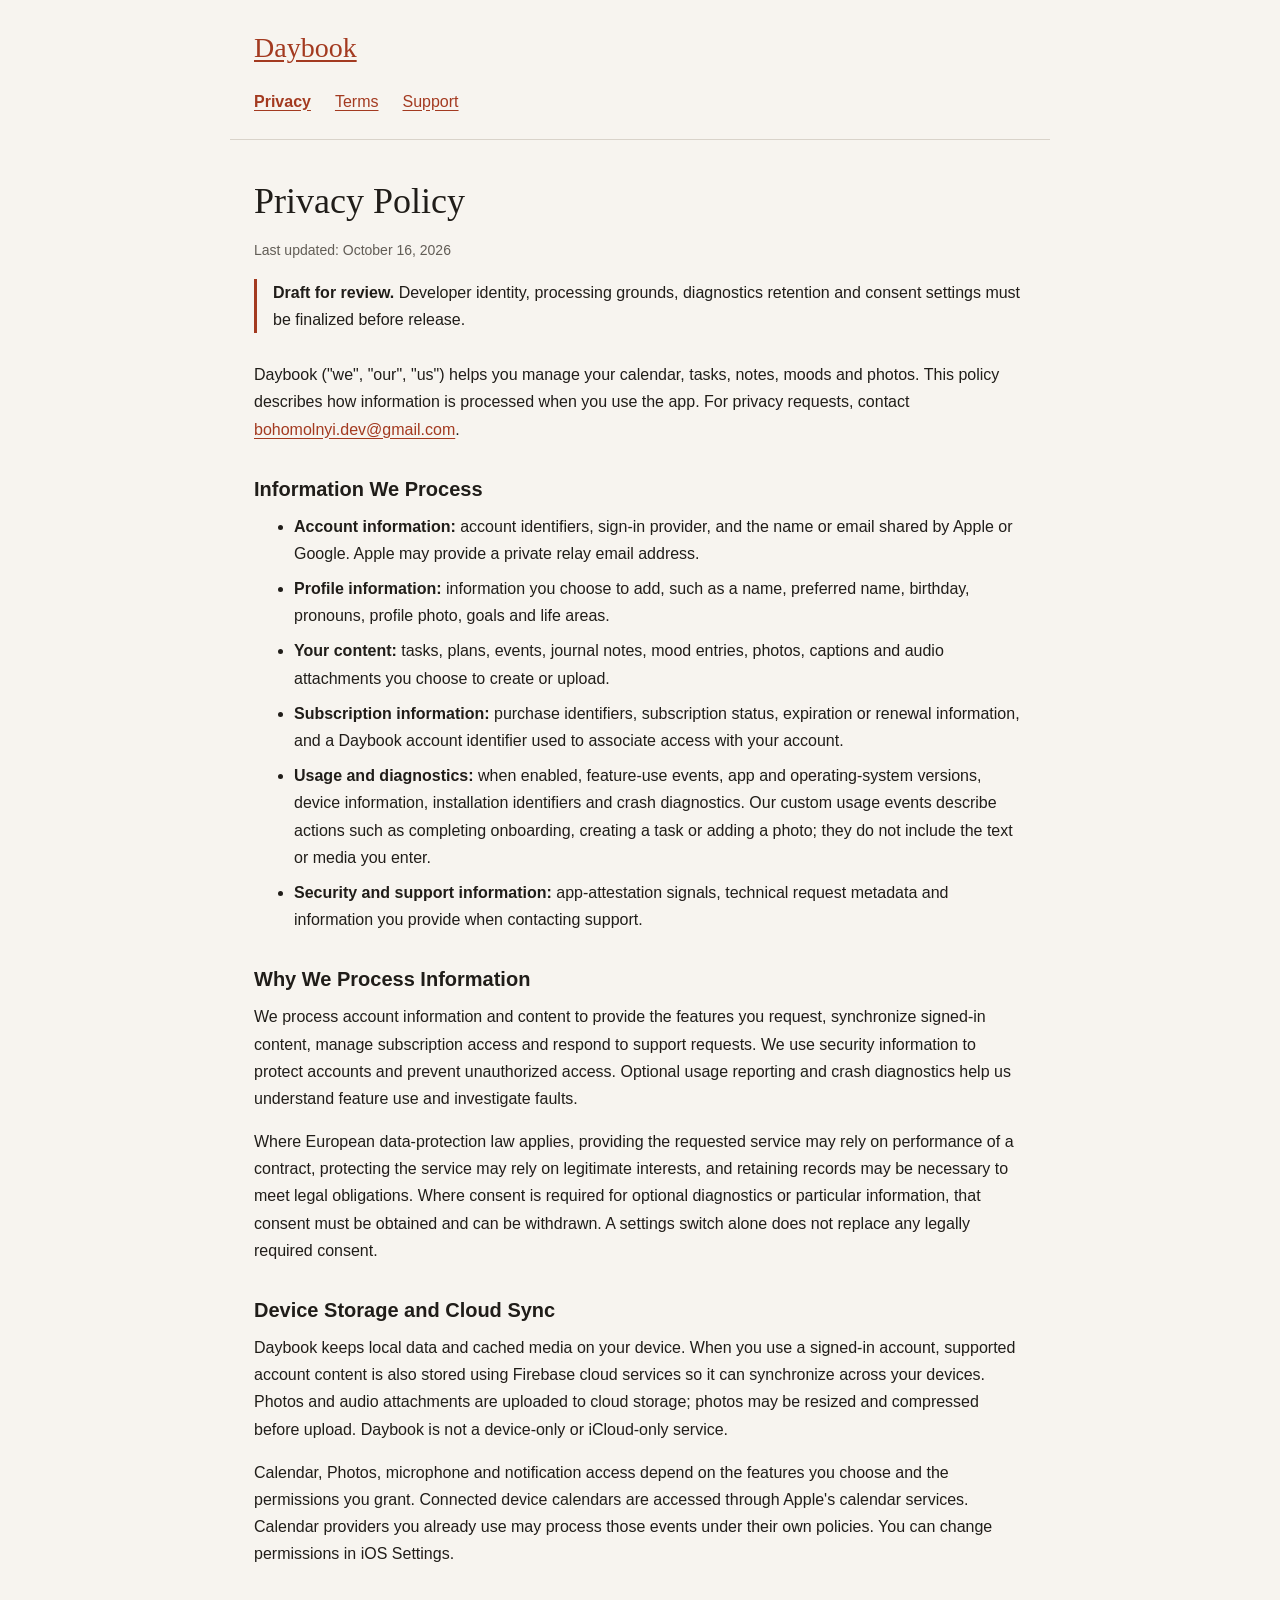
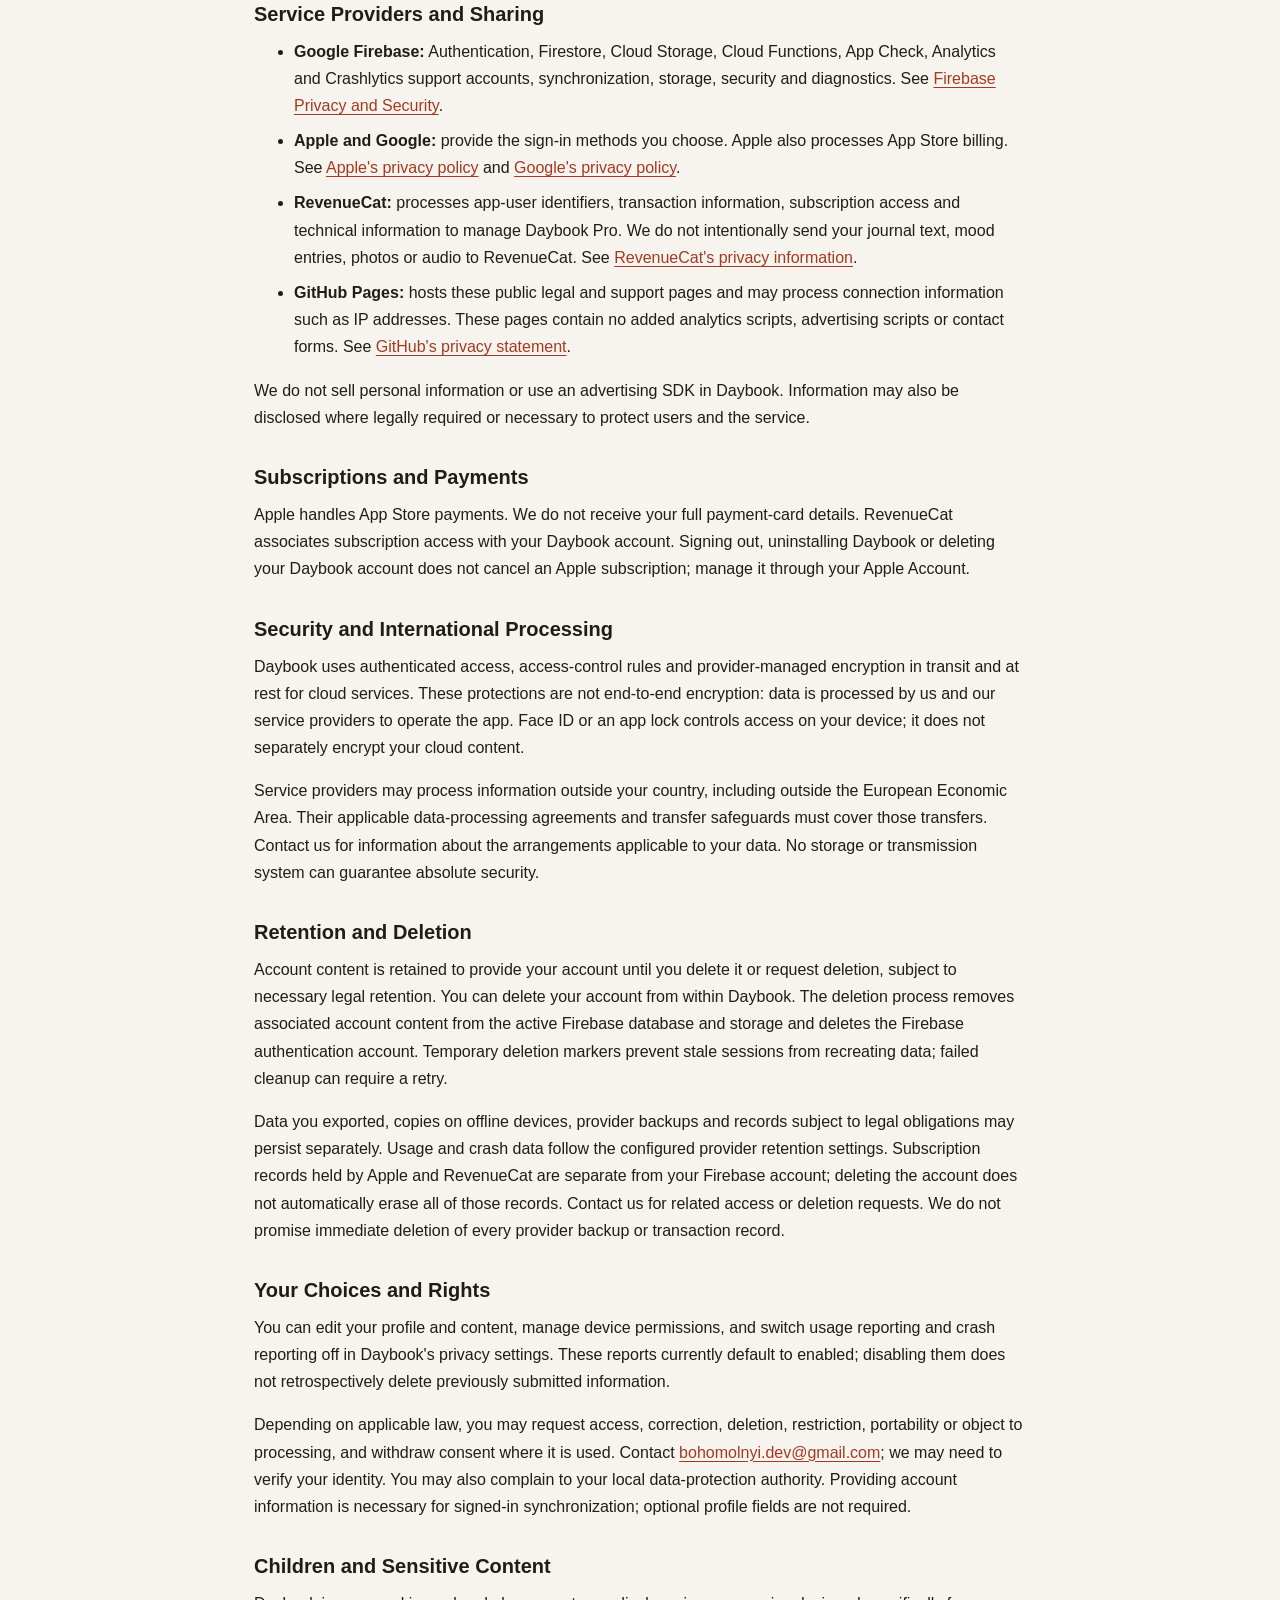
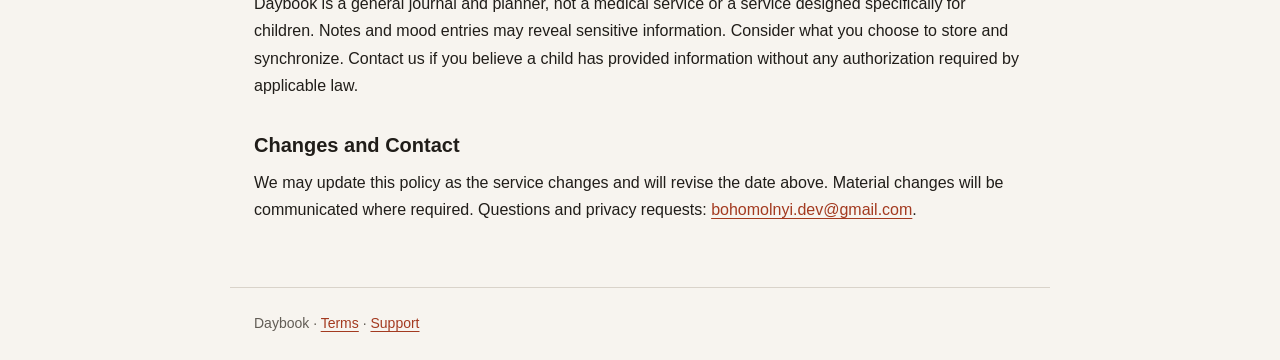
==== privacy-policy.html @ 0d61a42b "Add files via upload" ====
<!doctype html>
<html lang="en">
<head>
    <meta charset="utf-8">
    <meta name="viewport" content="width=device-width, initial-scale=1">
    <meta name="description" content="How Daybook processes account details, journal content, subscriptions and diagnostics.">
    <title>Daybook Privacy Policy</title>
    <link rel="stylesheet" href="styles.css">
</head>
<body>
    <a class="skip" href="#content">Skip to content</a>
    <header>
        <a class="brand" href="index.html">Daybook</a>
        <nav aria-label="Legal pages">
            <a href="privacy-policy.html" aria-current="page">Privacy</a>
            <a href="terms.html">Terms</a>
            <a href="support.html">Support</a>
        </nav>
    </header>
    <main id="content">
        <h1>Privacy Policy</h1>
        <p class="meta">Last updated: October 16, 2026</p>
        <p class="draft"><strong>Draft for review.</strong> Developer identity, processing grounds, diagnostics retention and consent settings must be finalized before release.</p>
        <p>Daybook ("we", "our", "us") helps you manage your calendar, tasks, notes, moods and photos. This policy describes how information is processed when you use the app. For privacy requests, contact <a href="mailto:bohomolnyi.dev@gmail.com">bohomolnyi.dev@gmail.com</a>.</p>

        <h2>Information We Process</h2>
        <ul>
            <li><strong>Account information:</strong> account identifiers, sign-in provider, and the name or email shared by Apple or Google. Apple may provide a private relay email address.</li>
            <li><strong>Profile information:</strong> information you choose to add, such as a name, preferred name, birthday, pronouns, profile photo, goals and life areas.</li>
            <li><strong>Your content:</strong> tasks, plans, events, journal notes, mood entries, photos, captions and audio attachments you choose to create or upload.</li>
            <li><strong>Subscription information:</strong> purchase identifiers, subscription status, expiration or renewal information, and a Daybook account identifier used to associate access with your account.</li>
            <li><strong>Usage and diagnostics:</strong> when enabled, feature-use events, app and operating-system versions, device information, installation identifiers and crash diagnostics. Our custom usage events describe actions such as completing onboarding, creating a task or adding a photo; they do not include the text or media you enter.</li>
            <li><strong>Security and support information:</strong> app-attestation signals, technical request metadata and information you provide when contacting support.</li>
        </ul>

        <h2>Why We Process Information</h2>
        <p>We process account information and content to provide the features you request, synchronize signed-in content, manage subscription access and respond to support requests. We use security information to protect accounts and prevent unauthorized access. Optional usage reporting and crash diagnostics help us understand feature use and investigate faults.</p>
        <p>Where European data-protection law applies, providing the requested service may rely on performance of a contract, protecting the service may rely on legitimate interests, and retaining records may be necessary to meet legal obligations. Where consent is required for optional diagnostics or particular information, that consent must be obtained and can be withdrawn. A settings switch alone does not replace any legally required consent.</p>

        <h2>Device Storage and Cloud Sync</h2>
        <p>Daybook keeps local data and cached media on your device. When you use a signed-in account, supported account content is also stored using Firebase cloud services so it can synchronize across your devices. Photos and audio attachments are uploaded to cloud storage; photos may be resized and compressed before upload. Daybook is not a device-only or iCloud-only service.</p>
        <p>Calendar, Photos, microphone and notification access depend on the features you choose and the permissions you grant. Connected device calendars are accessed through Apple's calendar services. Calendar providers you already use may process those events under their own policies. You can change permissions in iOS Settings.</p>

        <h2>Service Providers and Sharing</h2>
        <ul>
            <li><strong>Google Firebase:</strong> Authentication, Firestore, Cloud Storage, Cloud Functions, App Check, Analytics and Crashlytics support accounts, synchronization, storage, security and diagnostics. See <a href="https://firebase.google.com/support/privacy">Firebase Privacy and Security</a>.</li>
            <li><strong>Apple and Google:</strong> provide the sign-in methods you choose. Apple also processes App Store billing. See <a href="https://www.apple.com/legal/privacy/">Apple's privacy policy</a> and <a href="https://policies.google.com/privacy">Google's privacy policy</a>.</li>
            <li><strong>RevenueCat:</strong> processes app-user identifiers, transaction information, subscription access and technical information to manage Daybook Pro. We do not intentionally send your journal text, mood entries, photos or audio to RevenueCat. See <a href="https://www.revenuecat.com/privacy">RevenueCat's privacy information</a>.</li>
            <li><strong>GitHub Pages:</strong> hosts these public legal and support pages and may process connection information such as IP addresses. These pages contain no added analytics scripts, advertising scripts or contact forms. See <a href="https://docs.github.com/en/site-policy/privacy-policies/github-general-privacy-statement">GitHub's privacy statement</a>.</li>
        </ul>
        <p>We do not sell personal information or use an advertising SDK in Daybook. Information may also be disclosed where legally required or necessary to protect users and the service.</p>

        <h2>Subscriptions and Payments</h2>
        <p>Apple handles App Store payments. We do not receive your full payment-card details. RevenueCat associates subscription access with your Daybook account. Signing out, uninstalling Daybook or deleting your Daybook account does not cancel an Apple subscription; manage it through your Apple Account.</p>

        <h2>Security and International Processing</h2>
        <p>Daybook uses authenticated access, access-control rules and provider-managed encryption in transit and at rest for cloud services. These protections are not end-to-end encryption: data is processed by us and our service providers to operate the app. Face ID or an app lock controls access on your device; it does not separately encrypt your cloud content.</p>
        <p>Service providers may process information outside your country, including outside the European Economic Area. Their applicable data-processing agreements and transfer safeguards must cover those transfers. Contact us for information about the arrangements applicable to your data. No storage or transmission system can guarantee absolute security.</p>

        <h2>Retention and Deletion</h2>
        <p>Account content is retained to provide your account until you delete it or request deletion, subject to necessary legal retention. You can delete your account from within Daybook. The deletion process removes associated account content from the active Firebase database and storage and deletes the Firebase authentication account. Temporary deletion markers prevent stale sessions from recreating data; failed cleanup can require a retry.</p>
        <p>Data you exported, copies on offline devices, provider backups and records subject to legal obligations may persist separately. Usage and crash data follow the configured provider retention settings. Subscription records held by Apple and RevenueCat are separate from your Firebase account; deleting the account does not automatically erase all of those records. Contact us for related access or deletion requests. We do not promise immediate deletion of every provider backup or transaction record.</p>

        <h2>Your Choices and Rights</h2>
        <p>You can edit your profile and content, manage device permissions, and switch usage reporting and crash reporting off in Daybook's privacy settings. These reports currently default to enabled; disabling them does not retrospectively delete previously submitted information.</p>
        <p>Depending on applicable law, you may request access, correction, deletion, restriction, portability or object to processing, and withdraw consent where it is used. Contact <a href="mailto:bohomolnyi.dev@gmail.com">bohomolnyi.dev@gmail.com</a>; we may need to verify your identity. You may also complain to your local data-protection authority. Providing account information is necessary for signed-in synchronization; optional profile fields are not required.</p>

        <h2>Children and Sensitive Content</h2>
        <p>Daybook is a general journal and planner, not a medical service or a service designed specifically for children. Notes and mood entries may reveal sensitive information. Consider what you choose to store and synchronize. Contact us if you believe a child has provided information without any authorization required by applicable law.</p>

        <h2>Changes and Contact</h2>
        <p>We may update this policy as the service changes and will revise the date above. Material changes will be communicated where required. Questions and privacy requests: <a href="mailto:bohomolnyi.dev@gmail.com">bohomolnyi.dev@gmail.com</a>.</p>
    </main>
    <footer>Daybook &middot; <a href="terms.html">Terms</a> &middot; <a href="support.html">Support</a></footer>
</body>
</html>
---- styles.css ----
:root {
    color-scheme: light dark;
    --paper: #f7f4ef;
    --ink: #201d19;
    --muted: #625d56;
    --rule: #d9d3ca;
    --link: #a33a20;
}

* { box-sizing: border-box; }

body {
    margin: 0;
    background: var(--paper);
    color: var(--ink);
    font-family: -apple-system, BlinkMacSystemFont, "Segoe UI", sans-serif;
    line-height: 1.7;
    overflow-wrap: anywhere;
}

header, main, footer {
    max-width: 820px;
    margin: 0 auto;
    padding: 24px;
}

header { border-bottom: 1px solid var(--rule); }
main { padding-top: 40px; padding-bottom: 48px; }
footer { border-top: 1px solid var(--rule); color: var(--muted); font-size: 14px; }
nav { display: flex; flex-wrap: wrap; gap: 10px 24px; }
nav a[aria-current="page"] { font-weight: 700; }
.brand { display: inline-block; margin-bottom: 16px; font-family: Georgia, serif; font-size: 28px; }
h1 { font-family: Georgia, serif; font-size: 36px; font-weight: 400; line-height: 1.2; margin: 0 0 16px; }
h2 { font-size: 20px; line-height: 1.4; margin: 32px 0 10px; }
p, ul { margin: 0 0 16px; }
li + li { margin-top: 8px; }
a { color: var(--link); text-underline-offset: 3px; }
a:hover { text-decoration-thickness: 2px; }
a:focus-visible { outline: 2px solid var(--link); outline-offset: 4px; }
.meta { color: var(--muted); font-size: 14px; }
.draft { border-left: 3px solid var(--link); padding-left: 16px; margin-bottom: 28px; }
.skip { position: absolute; left: 12px; top: -100px; background: var(--paper); padding: 8px; }
.skip:focus { top: 8px; }

@media (prefers-color-scheme: dark) {
    :root {
        --paper: #201f1d;
        --ink: #f4f1ec;
        --muted: #c1bab1;
        --rule: #49443d;
        --link: #ffad8b;
    }
}

@media (max-width: 480px) {
    header, main, footer { padding-left: 20px; padding-right: 20px; }
    h1 { font-size: 30px; }
}

@media print {
    :root { --paper: white; --ink: black; --muted: #444; --rule: #ccc; --link: black; }
    nav, .skip { display: none; }
    header, main, footer { max-width: none; padding: 12px 0; }
    h2 { break-after: avoid; }
}
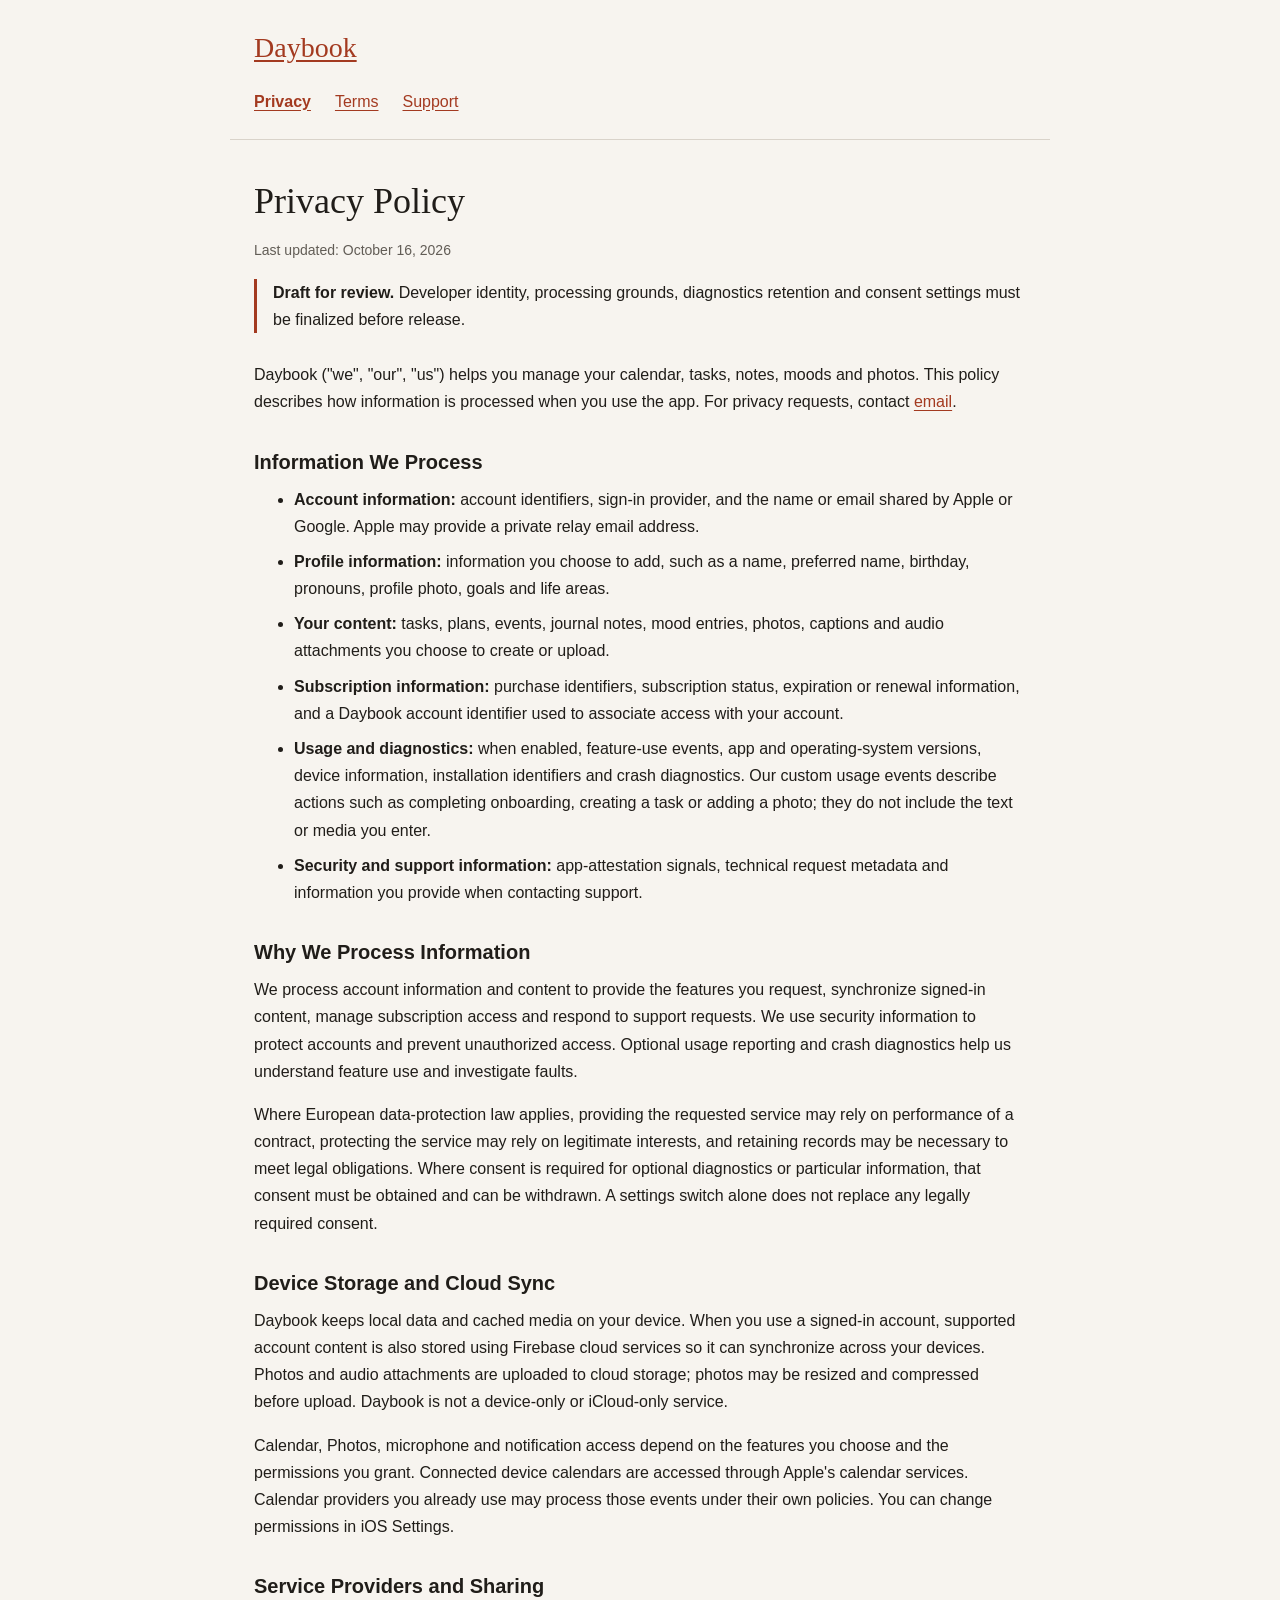
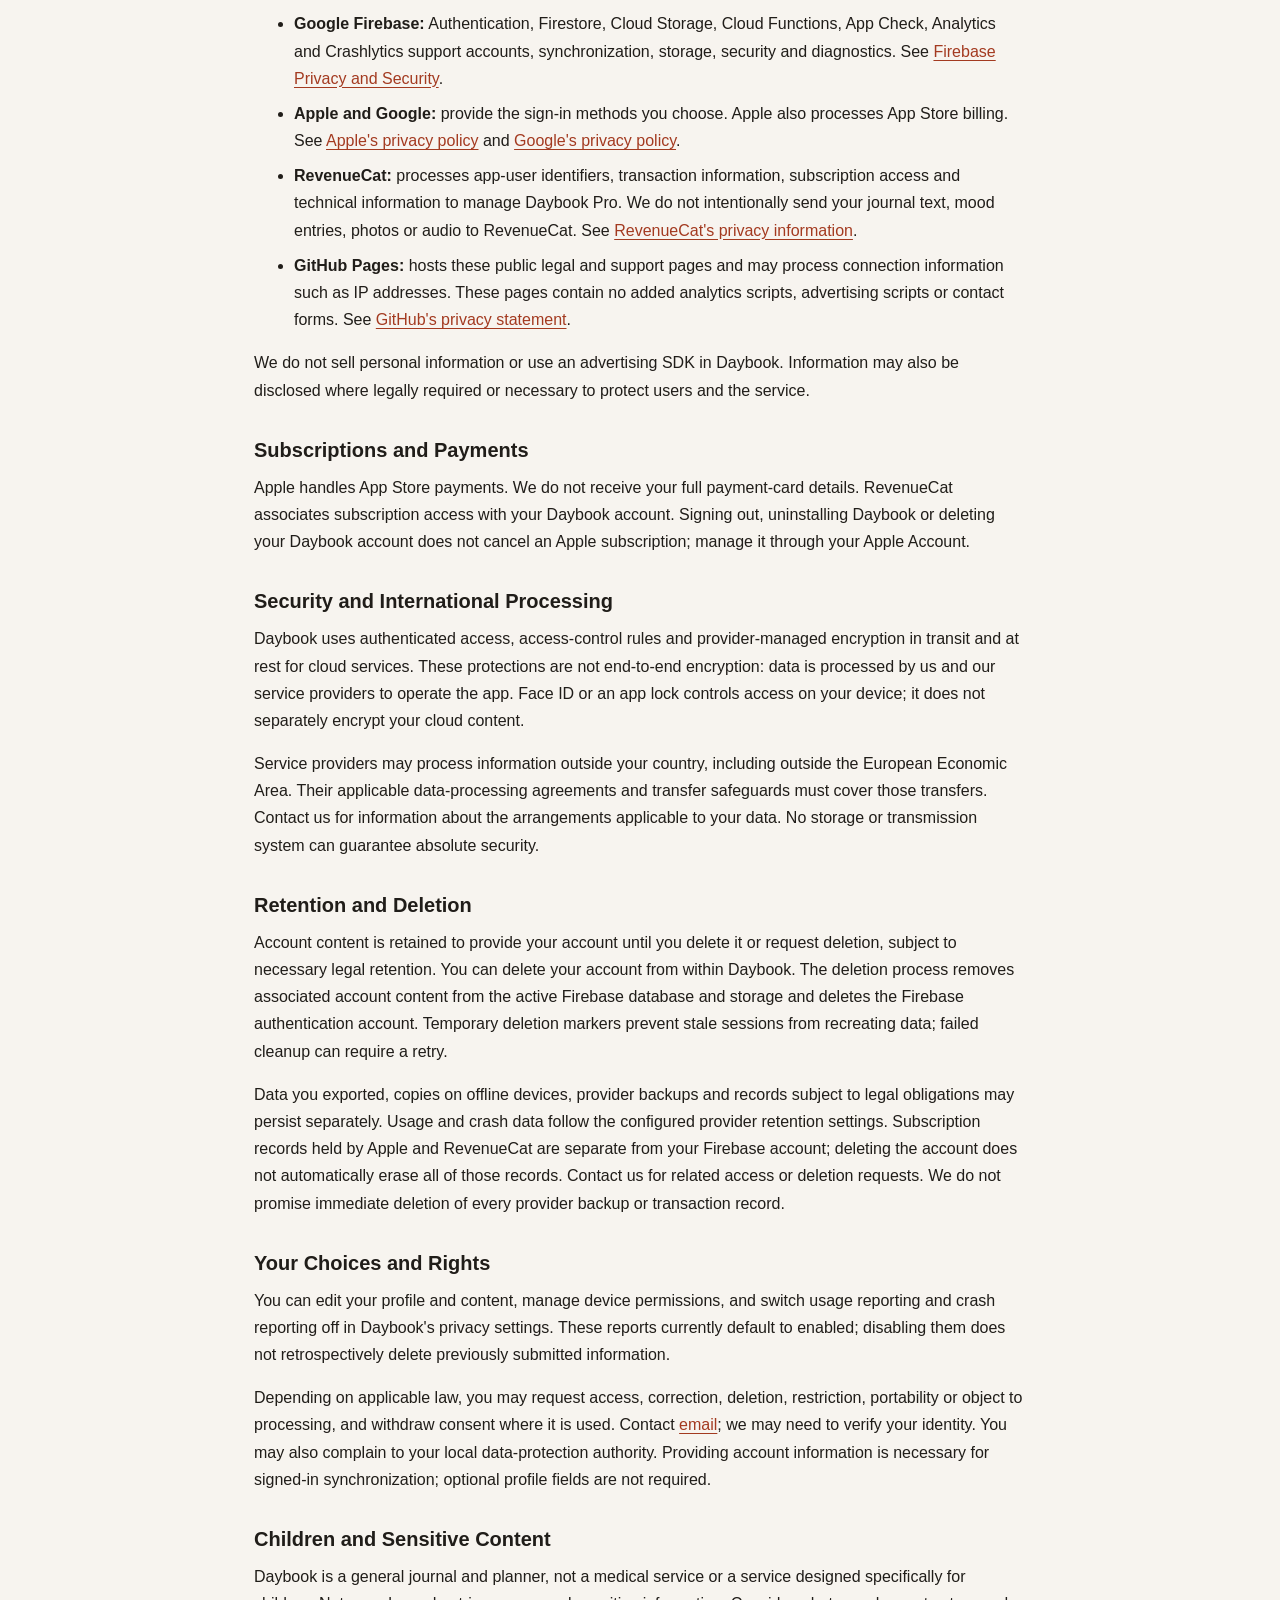
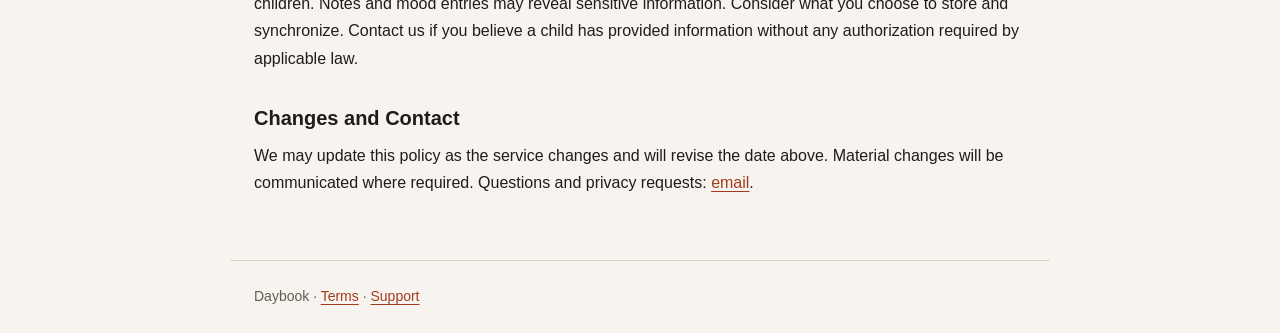
==== commit c6112034: "Update privacy-policy.html" ====
--- a/privacy-policy.html
+++ b/privacy-policy.html
@@ -21,7 +21,7 @@
         <h1>Privacy Policy</h1>
         <p class="meta">Last updated: October 16, 2026</p>
         <p class="draft"><strong>Draft for review.</strong> Developer identity, processing grounds, diagnostics retention and consent settings must be finalized before release.</p>
-        <p>Daybook ("we", "our", "us") helps you manage your calendar, tasks, notes, moods and photos. This policy describes how information is processed when you use the app. For privacy requests, contact <a href="mailto:bohomolnyi.dev@gmail.com">bohomolnyi.dev@gmail.com</a>.</p>
+        <p>Daybook ("we", "our", "us") helps you manage your calendar, tasks, notes, moods and photos. This policy describes how information is processed when you use the app. For privacy requests, contact <a href="mailto:bohomolnyi.dev@gmail.com">email</a>.</p>
 
         <h2>Information We Process</h2>
         <ul>
@@ -63,13 +63,13 @@
 
         <h2>Your Choices and Rights</h2>
         <p>You can edit your profile and content, manage device permissions, and switch usage reporting and crash reporting off in Daybook's privacy settings. These reports currently default to enabled; disabling them does not retrospectively delete previously submitted information.</p>
-        <p>Depending on applicable law, you may request access, correction, deletion, restriction, portability or object to processing, and withdraw consent where it is used. Contact <a href="mailto:bohomolnyi.dev@gmail.com">bohomolnyi.dev@gmail.com</a>; we may need to verify your identity. You may also complain to your local data-protection authority. Providing account information is necessary for signed-in synchronization; optional profile fields are not required.</p>
+        <p>Depending on applicable law, you may request access, correction, deletion, restriction, portability or object to processing, and withdraw consent where it is used. Contact <a href="mailto:bohomolnyi.dev@gmail.com">email</a>; we may need to verify your identity. You may also complain to your local data-protection authority. Providing account information is necessary for signed-in synchronization; optional profile fields are not required.</p>
 
         <h2>Children and Sensitive Content</h2>
         <p>Daybook is a general journal and planner, not a medical service or a service designed specifically for children. Notes and mood entries may reveal sensitive information. Consider what you choose to store and synchronize. Contact us if you believe a child has provided information without any authorization required by applicable law.</p>
 
         <h2>Changes and Contact</h2>
-        <p>We may update this policy as the service changes and will revise the date above. Material changes will be communicated where required. Questions and privacy requests: <a href="mailto:bohomolnyi.dev@gmail.com">bohomolnyi.dev@gmail.com</a>.</p>
+        <p>We may update this policy as the service changes and will revise the date above. Material changes will be communicated where required. Questions and privacy requests: <a href="mailto:bohomolnyi.dev@gmail.com">email</a>.</p>
     </main>
     <footer>Daybook &middot; <a href="terms.html">Terms</a> &middot; <a href="support.html">Support</a></footer>
 </body>
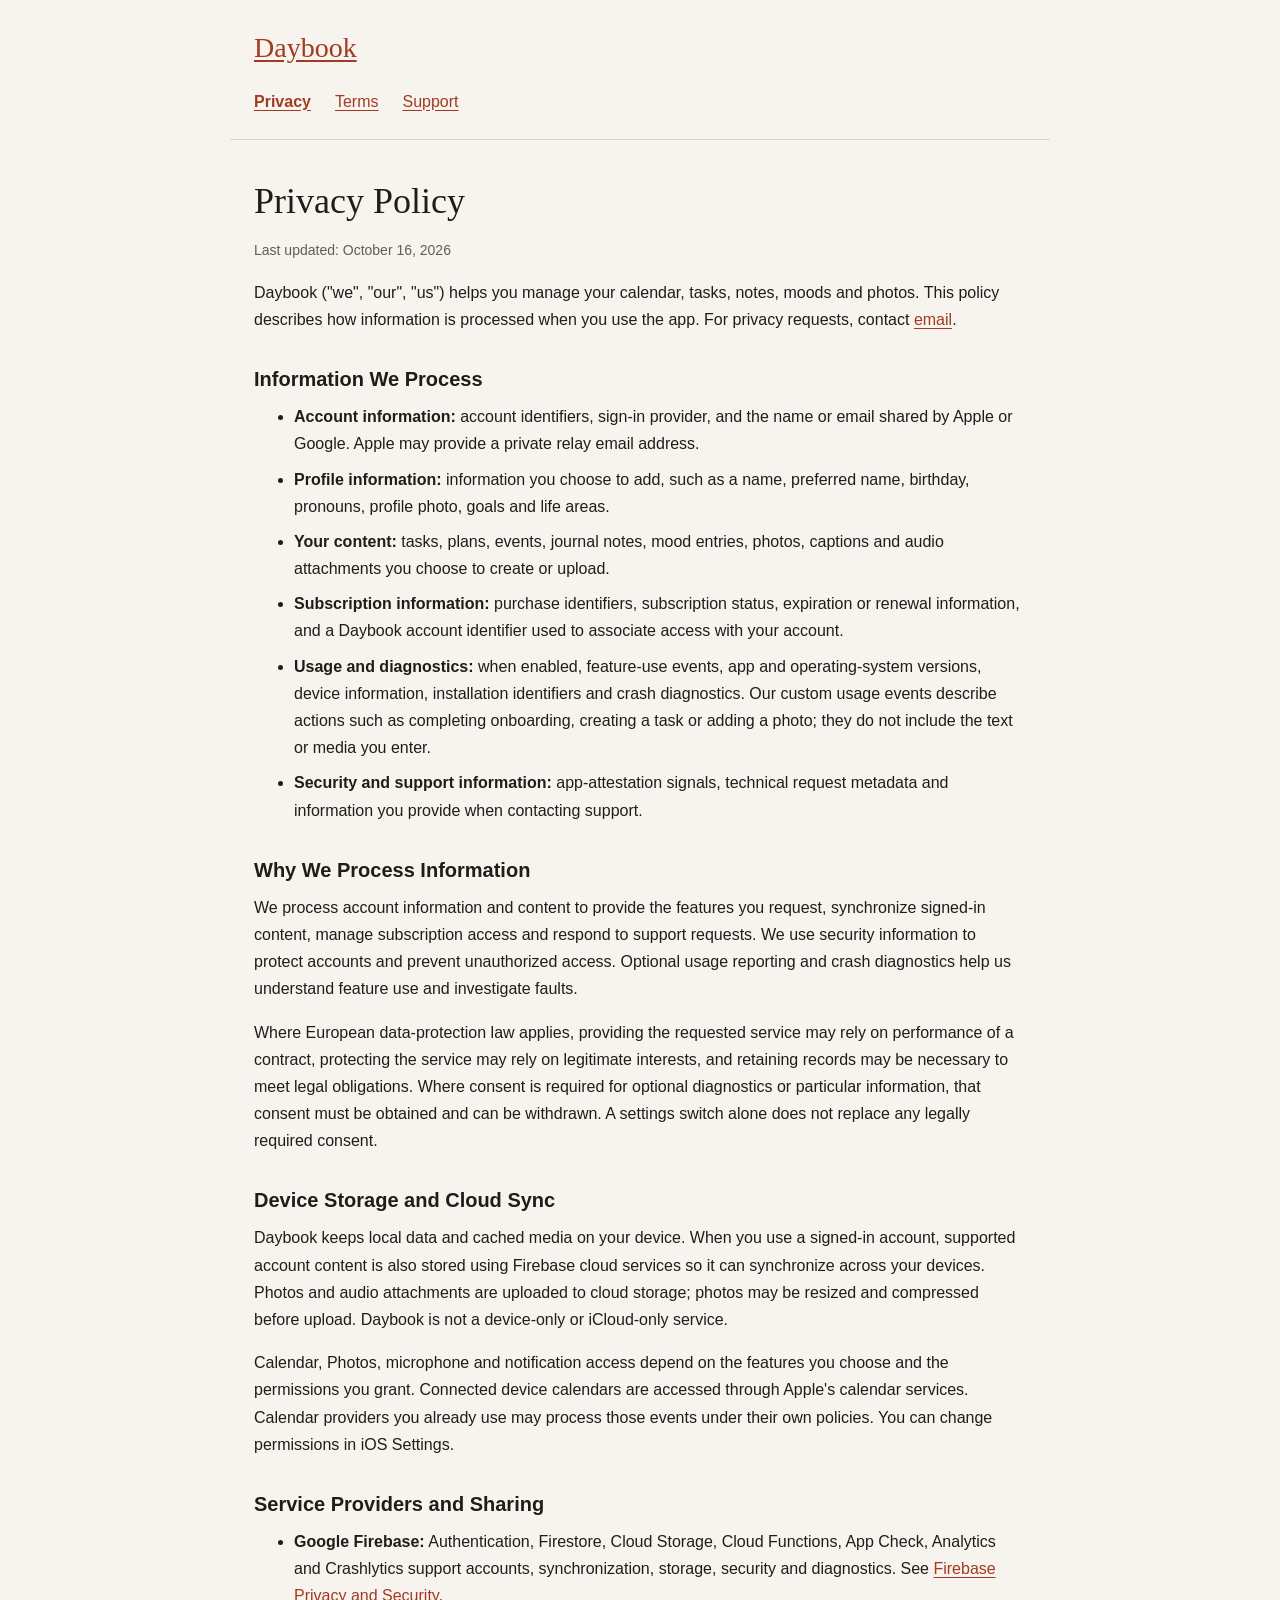
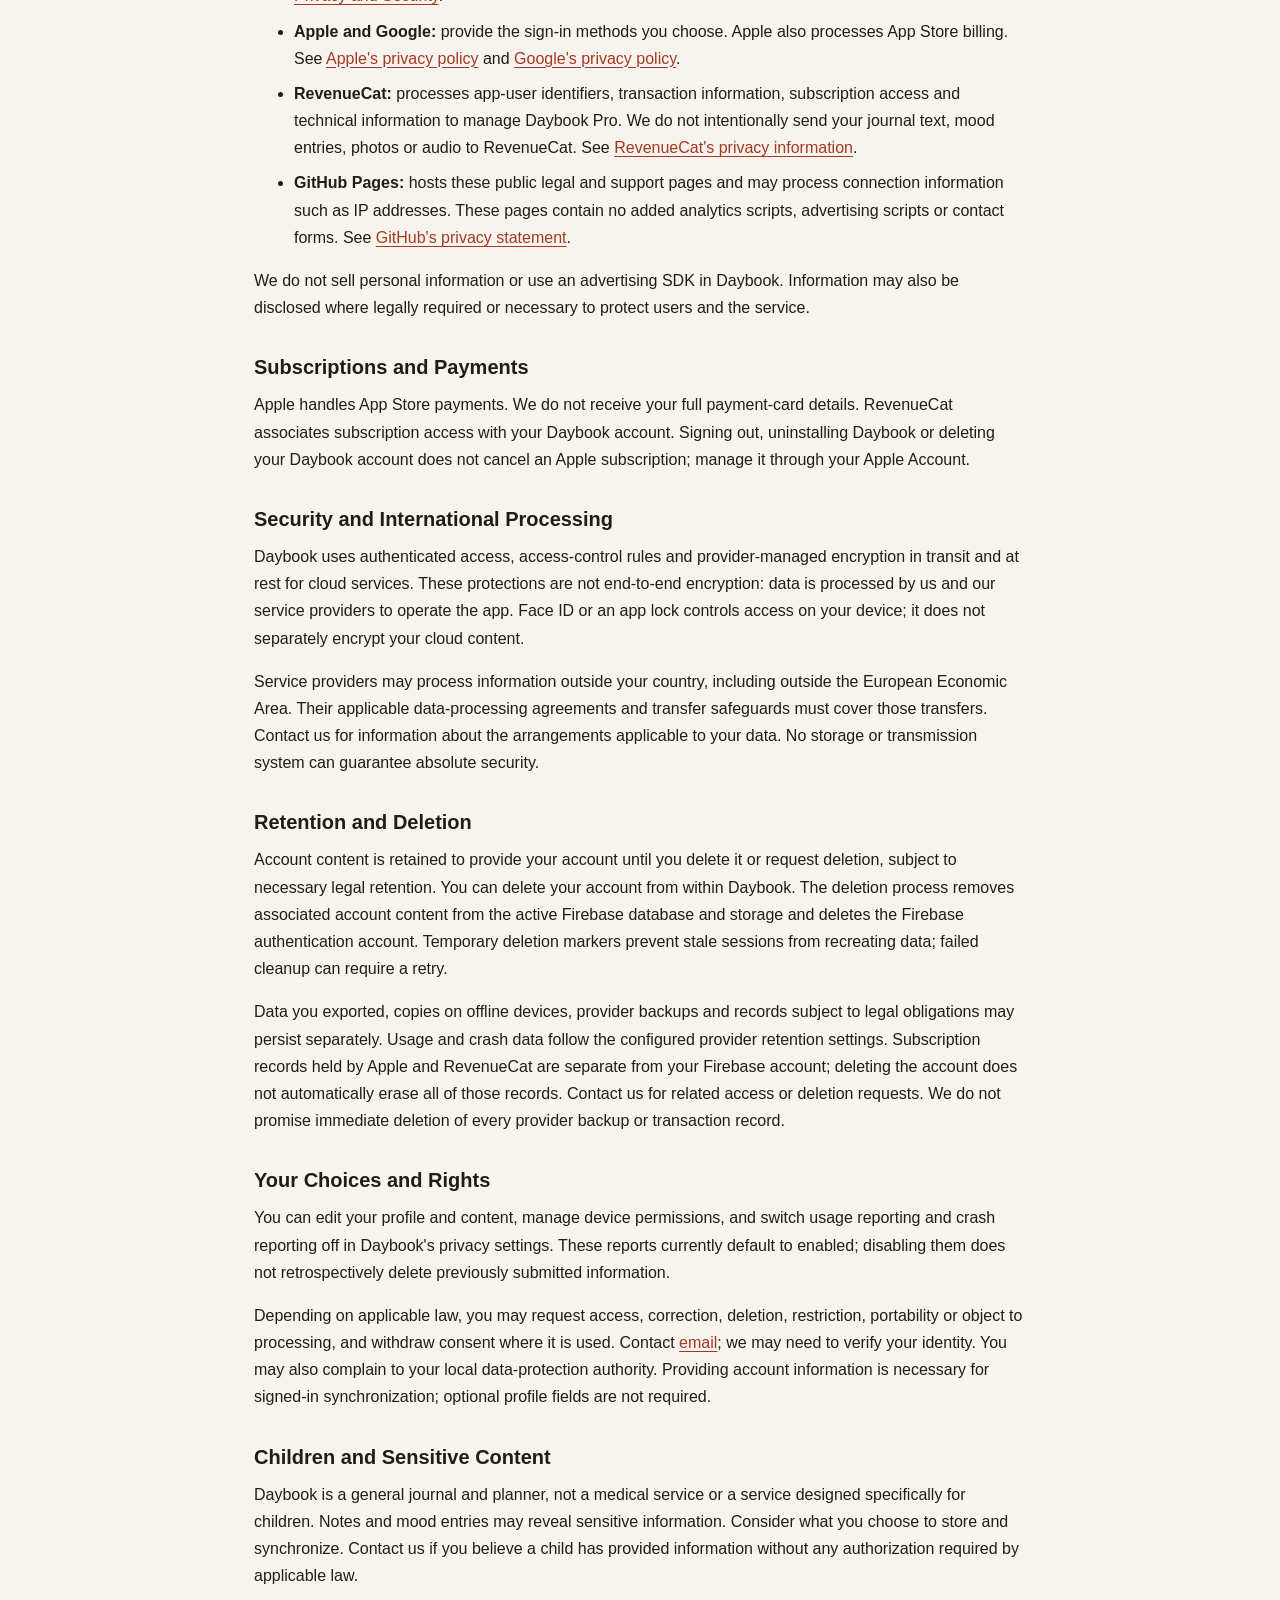
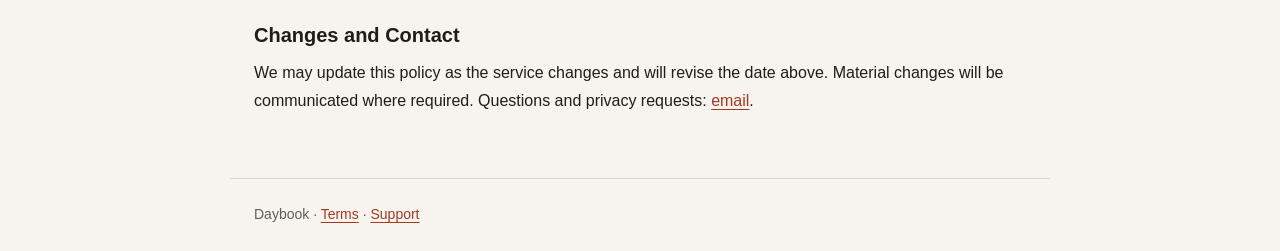
==== commit ffade8ec: "Update privacy-policy.html" ====
--- a/privacy-policy.html
+++ b/privacy-policy.html
@@ -20,7 +20,6 @@
     <main id="content">
         <h1>Privacy Policy</h1>
         <p class="meta">Last updated: October 16, 2026</p>
-        <p class="draft"><strong>Draft for review.</strong> Developer identity, processing grounds, diagnostics retention and consent settings must be finalized before release.</p>
         <p>Daybook ("we", "our", "us") helps you manage your calendar, tasks, notes, moods and photos. This policy describes how information is processed when you use the app. For privacy requests, contact <a href="mailto:bohomolnyi.dev@gmail.com">email</a>.</p>
 
         <h2>Information We Process</h2>
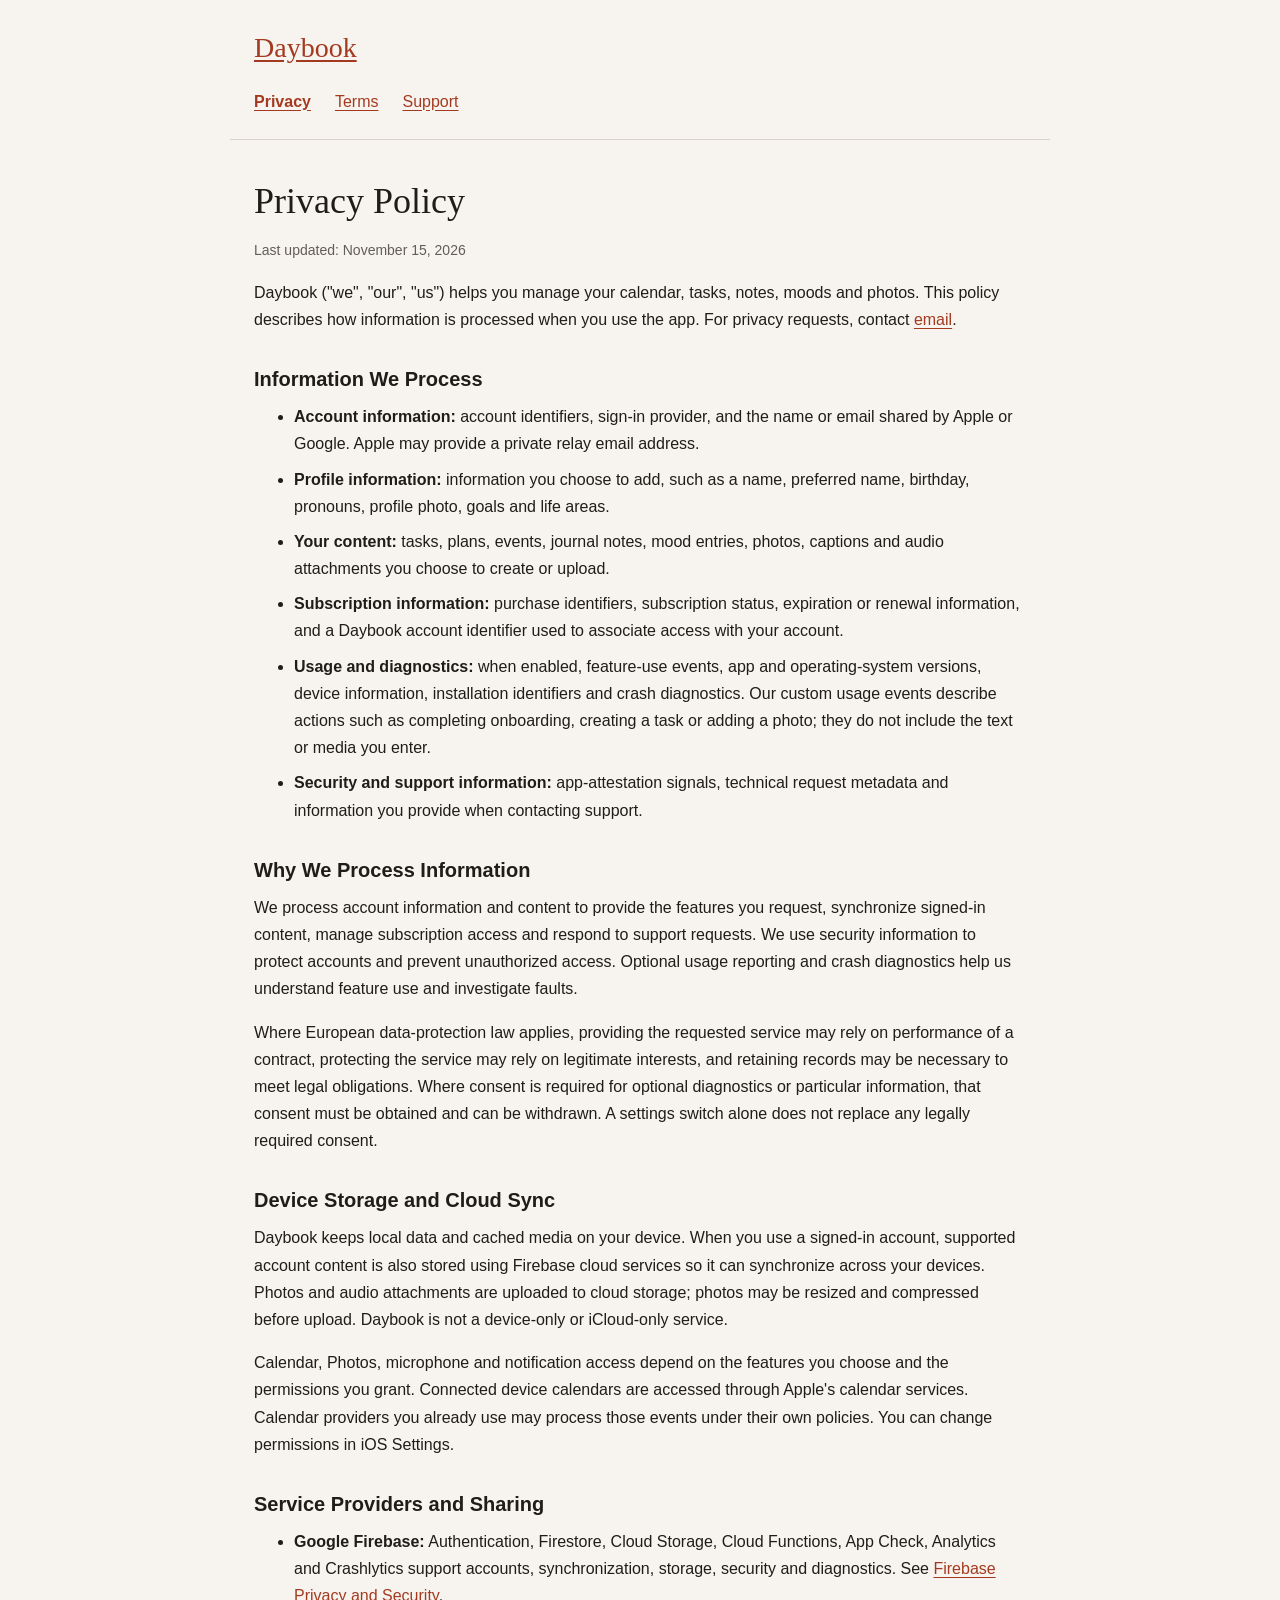
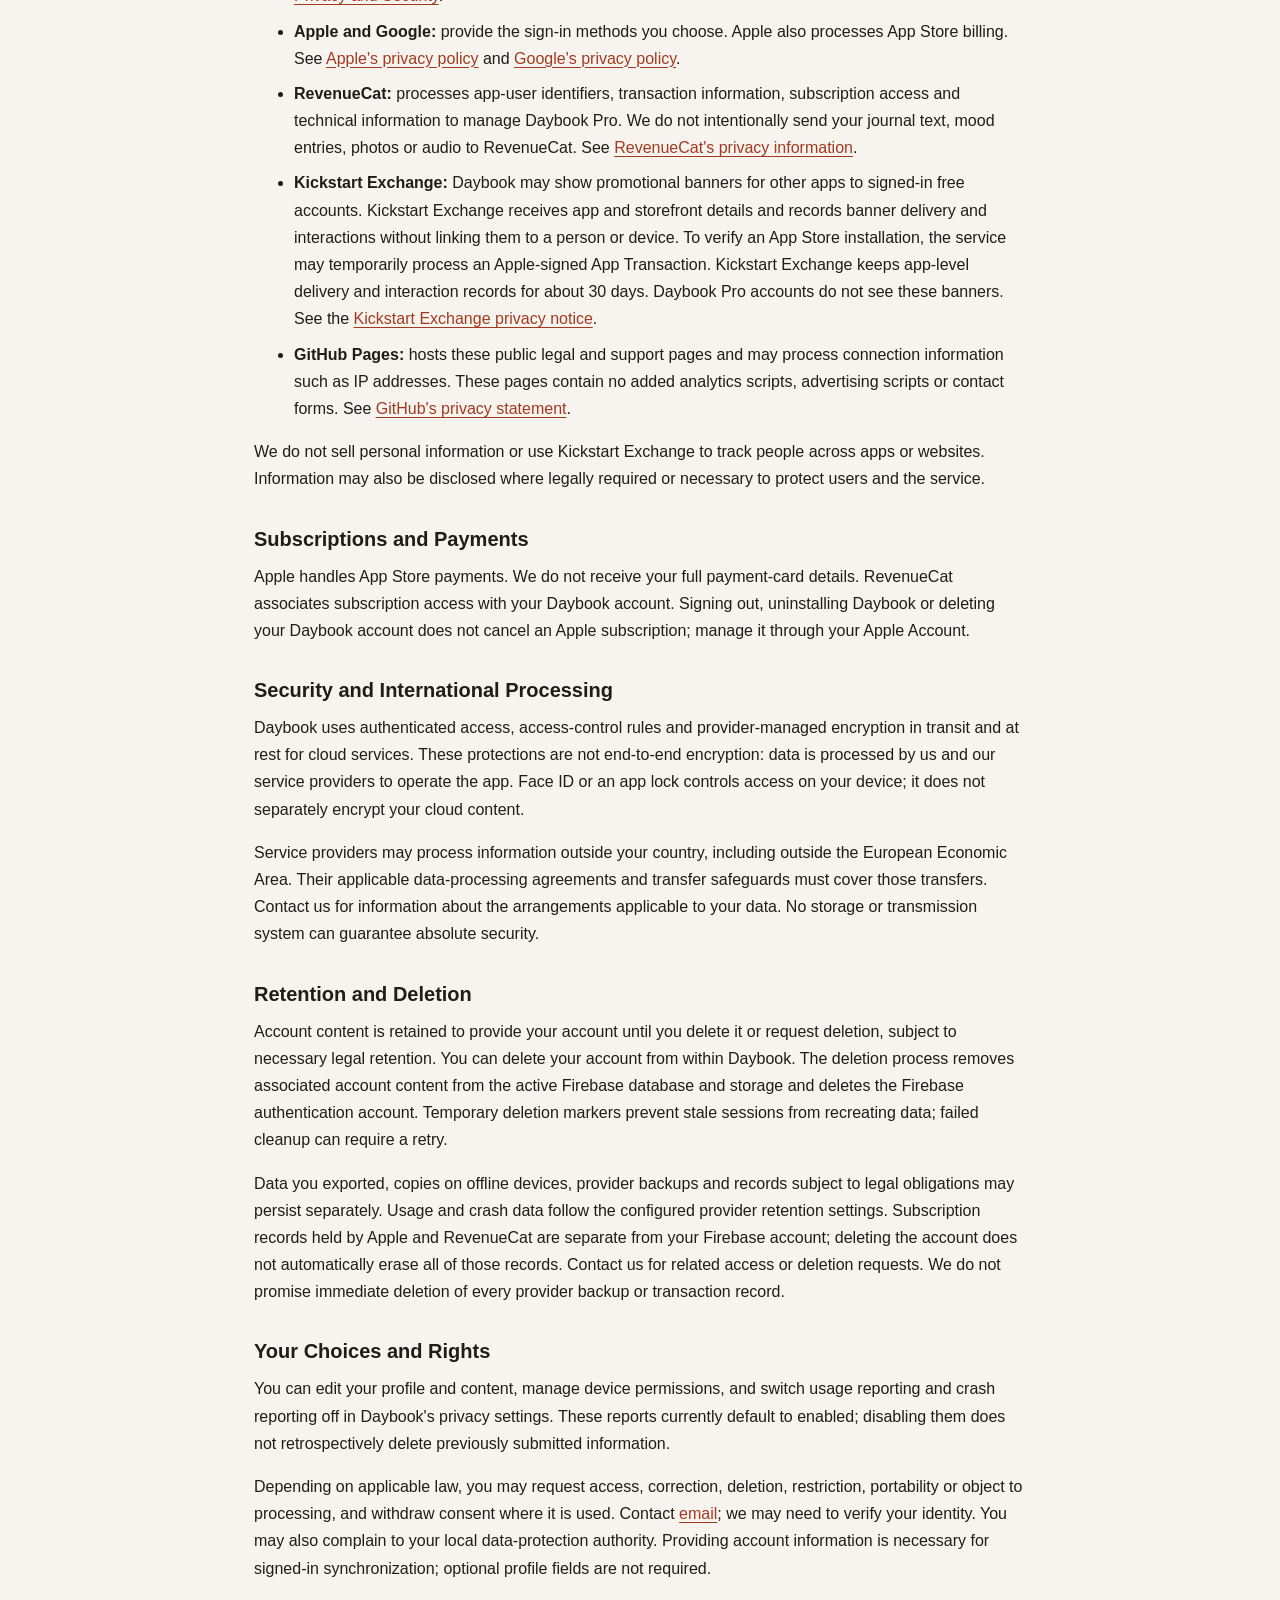
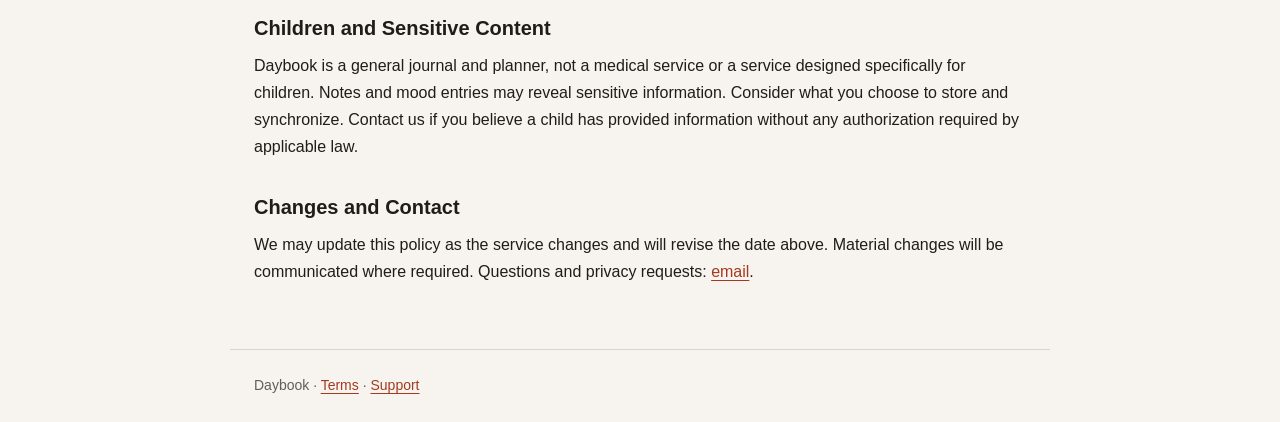
==== commit df04137c: "Disclose Kickstart Exchange in Daybook privacy policy" ====
--- a/privacy-policy.html
+++ b/privacy-policy.html
@@ -19,7 +19,7 @@
     </header>
     <main id="content">
         <h1>Privacy Policy</h1>
-        <p class="meta">Last updated: October 16, 2026</p>
+        <p class="meta">Last updated: November 15, 2026</p>
         <p>Daybook ("we", "our", "us") helps you manage your calendar, tasks, notes, moods and photos. This policy describes how information is processed when you use the app. For privacy requests, contact <a href="mailto:bohomolnyi.dev@gmail.com">email</a>.</p>
 
         <h2>Information We Process</h2>
@@ -45,9 +45,10 @@
             <li><strong>Google Firebase:</strong> Authentication, Firestore, Cloud Storage, Cloud Functions, App Check, Analytics and Crashlytics support accounts, synchronization, storage, security and diagnostics. See <a href="https://firebase.google.com/support/privacy">Firebase Privacy and Security</a>.</li>
             <li><strong>Apple and Google:</strong> provide the sign-in methods you choose. Apple also processes App Store billing. See <a href="https://www.apple.com/legal/privacy/">Apple's privacy policy</a> and <a href="https://policies.google.com/privacy">Google's privacy policy</a>.</li>
             <li><strong>RevenueCat:</strong> processes app-user identifiers, transaction information, subscription access and technical information to manage Daybook Pro. We do not intentionally send your journal text, mood entries, photos or audio to RevenueCat. See <a href="https://www.revenuecat.com/privacy">RevenueCat's privacy information</a>.</li>
+            <li><strong>Kickstart Exchange:</strong> Daybook may show promotional banners for other apps to signed-in free accounts. Kickstart Exchange receives app and storefront details and records banner delivery and interactions without linking them to a person or device. To verify an App Store installation, the service may temporarily process an Apple-signed App Transaction. Kickstart Exchange keeps app-level delivery and interaction records for about 30 days. Daybook Pro accounts do not see these banners. See the <a href="https://exchange.kickstart.tools/privacy">Kickstart Exchange privacy notice</a>.</li>
             <li><strong>GitHub Pages:</strong> hosts these public legal and support pages and may process connection information such as IP addresses. These pages contain no added analytics scripts, advertising scripts or contact forms. See <a href="https://docs.github.com/en/site-policy/privacy-policies/github-general-privacy-statement">GitHub's privacy statement</a>.</li>
         </ul>
-        <p>We do not sell personal information or use an advertising SDK in Daybook. Information may also be disclosed where legally required or necessary to protect users and the service.</p>
+        <p>We do not sell personal information or use Kickstart Exchange to track people across apps or websites. Information may also be disclosed where legally required or necessary to protect users and the service.</p>
 
         <h2>Subscriptions and Payments</h2>
         <p>Apple handles App Store payments. We do not receive your full payment-card details. RevenueCat associates subscription access with your Daybook account. Signing out, uninstalling Daybook or deleting your Daybook account does not cancel an Apple subscription; manage it through your Apple Account.</p>
